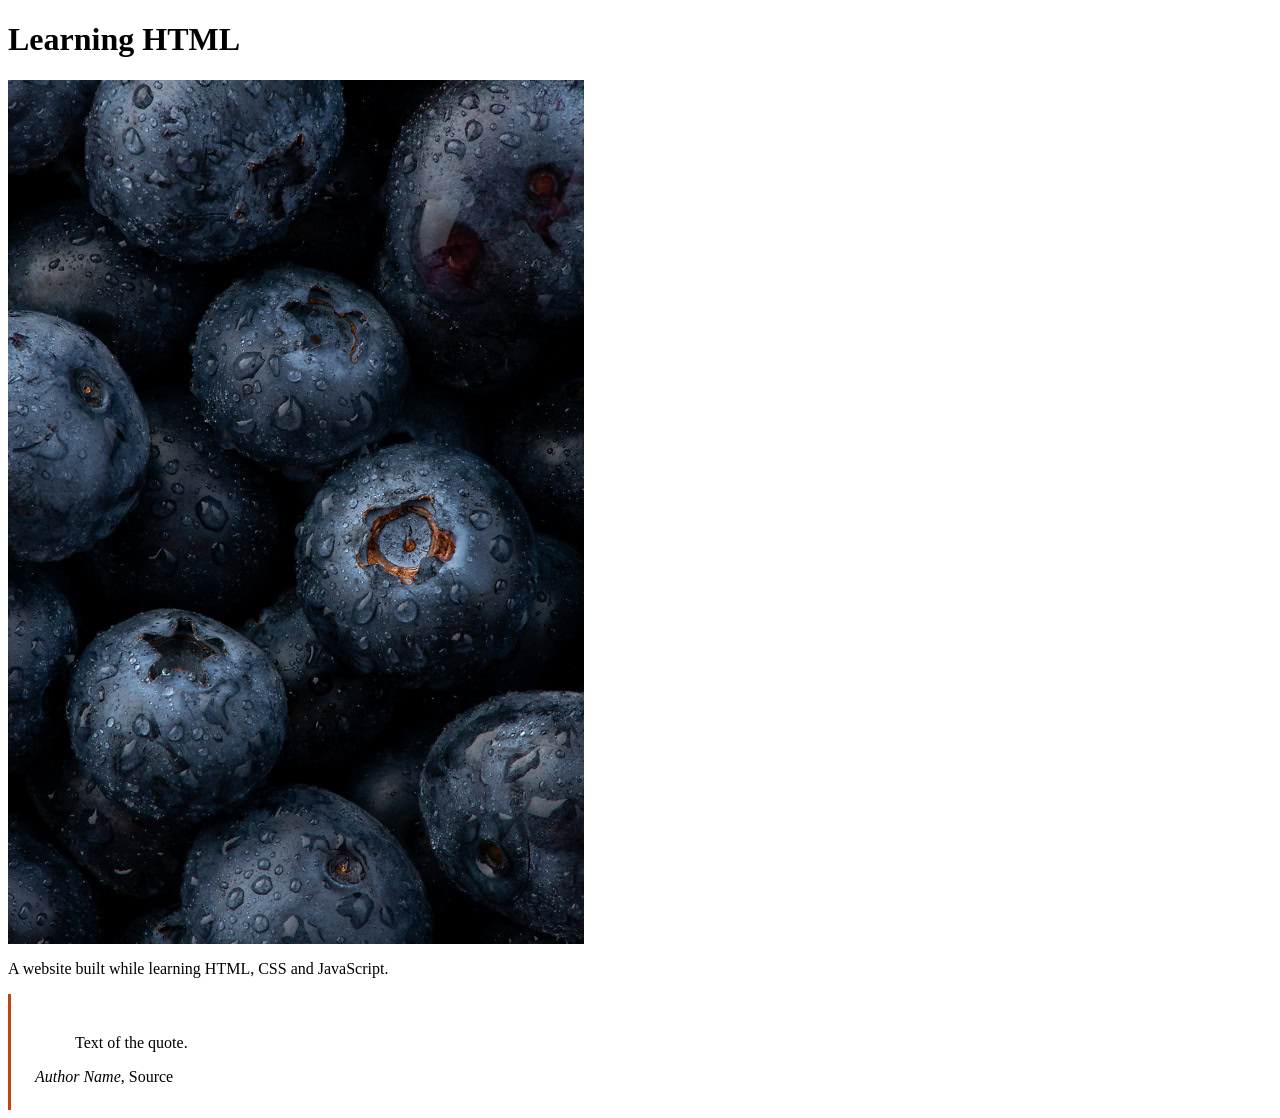
==== index.html @ 7a14024d "Make homepage image responsive" ====
<!doctype html>
<html lang="en">
<head>
  <meta charset="utf-8">
  <meta name="viewport" content="width=device-width, initial-scale=1">
  <title>Learning HTML</title>
  <link rel="stylesheet" href="style.css">
</head>
<body>
  <main>
    <h1>Learning HTML</h1>
    <img src="1234.jpg" alt="Learning HTML homepage hero image">
<p>A website built while learning HTML, CSS and JavaScript.</p>

    <article class="quote">
      <blockquote>
        <p>Text of the quote.</p>
      </blockquote>
      <footer>
        <cite>Author Name</cite>, <span class="source">Source</span>
      </footer>
    </article>
  </main>
</body>
</html>
---- style.css ----
.quote {
  max-width: 34rem;
  padding: 1.5rem;
  border-left: 3px solid #c2410c;
  background: #fff;
}

img {
  max-width: 100%;
  height: auto;
  display: block;
}
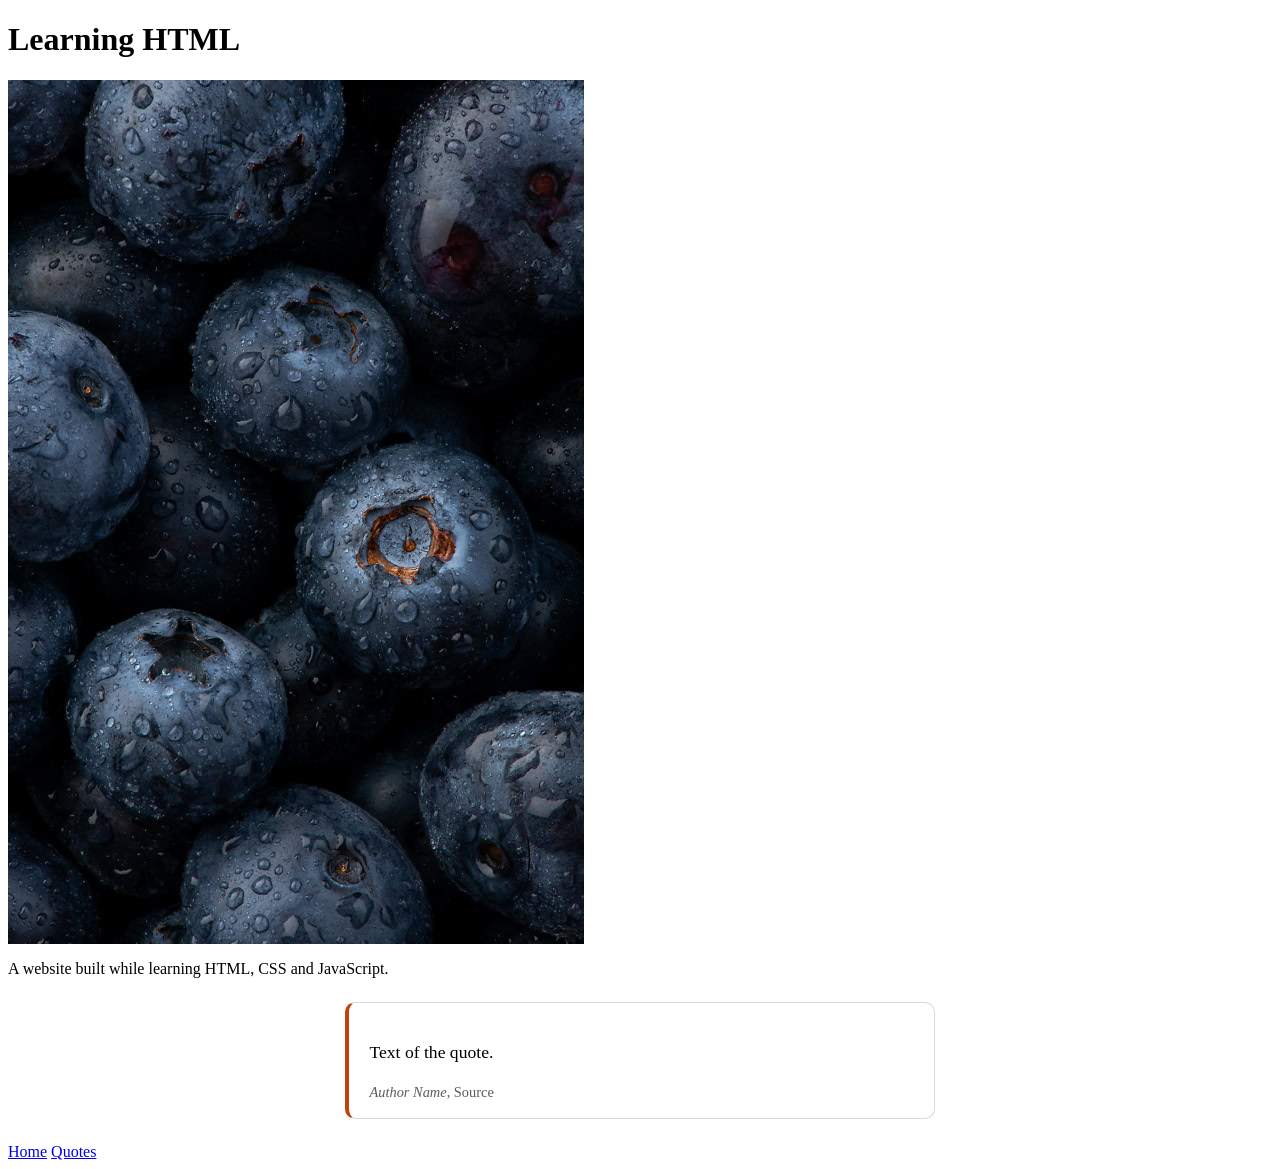
==== commit 26720c60: "Add and style quote collection" ====
--- a/index.html
+++ b/index.html
@@ -21,5 +21,11 @@
       </footer>
     </article>
   </main>
+
+  <nav>
+  <a href="index.html">Home</a>
+  <a href="quotes.html">Quotes</a>
+</nav>
+
 </body>
 </html>
--- a/style.css
+++ b/style.css
@@ -5,8 +5,31 @@
   background: #fff;
 }
 
+.quote {
+  max-width: 34rem;
+  margin: 1.5rem auto;
+  padding: 1.1rem 1.3rem;
+  background: #fff;
+  border: 1px solid #dcd8d0;
+  border-left: 4px solid #c2410c;
+  border-radius: 10px;
+}
+
+.quote blockquote {
+  margin: 0;
+  font-size: 1.1rem;
+  line-height: 1.6;
+}
+
+.quote footer {
+  margin-top: 0.75rem;
+  color: #5f5b55;
+  font-size: 0.9rem;
+}
+
 img {
   max-width: 100%;
   height: auto;
   display: block;
-}+}
+
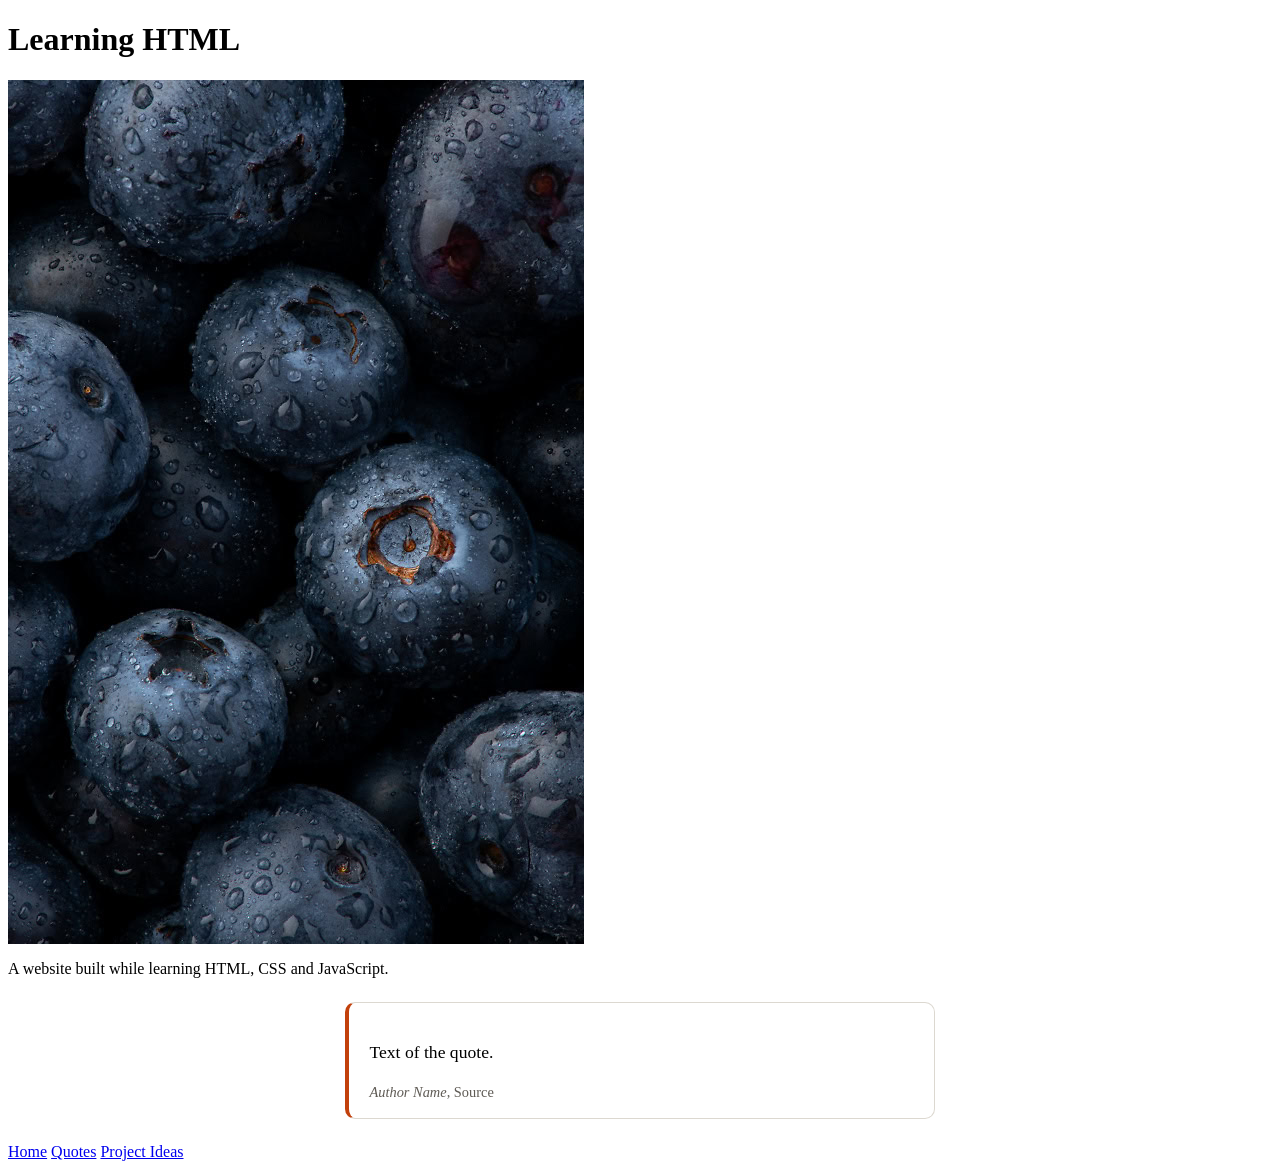
==== commit c8c571b2: "Add project ideas page and navigation" ====
--- a/index.html
+++ b/index.html
@@ -25,6 +25,7 @@
   <nav>
   <a href="index.html">Home</a>
   <a href="quotes.html">Quotes</a>
+  <a href="project.html">Project Ideas</a>
 </nav>
 
 </body>
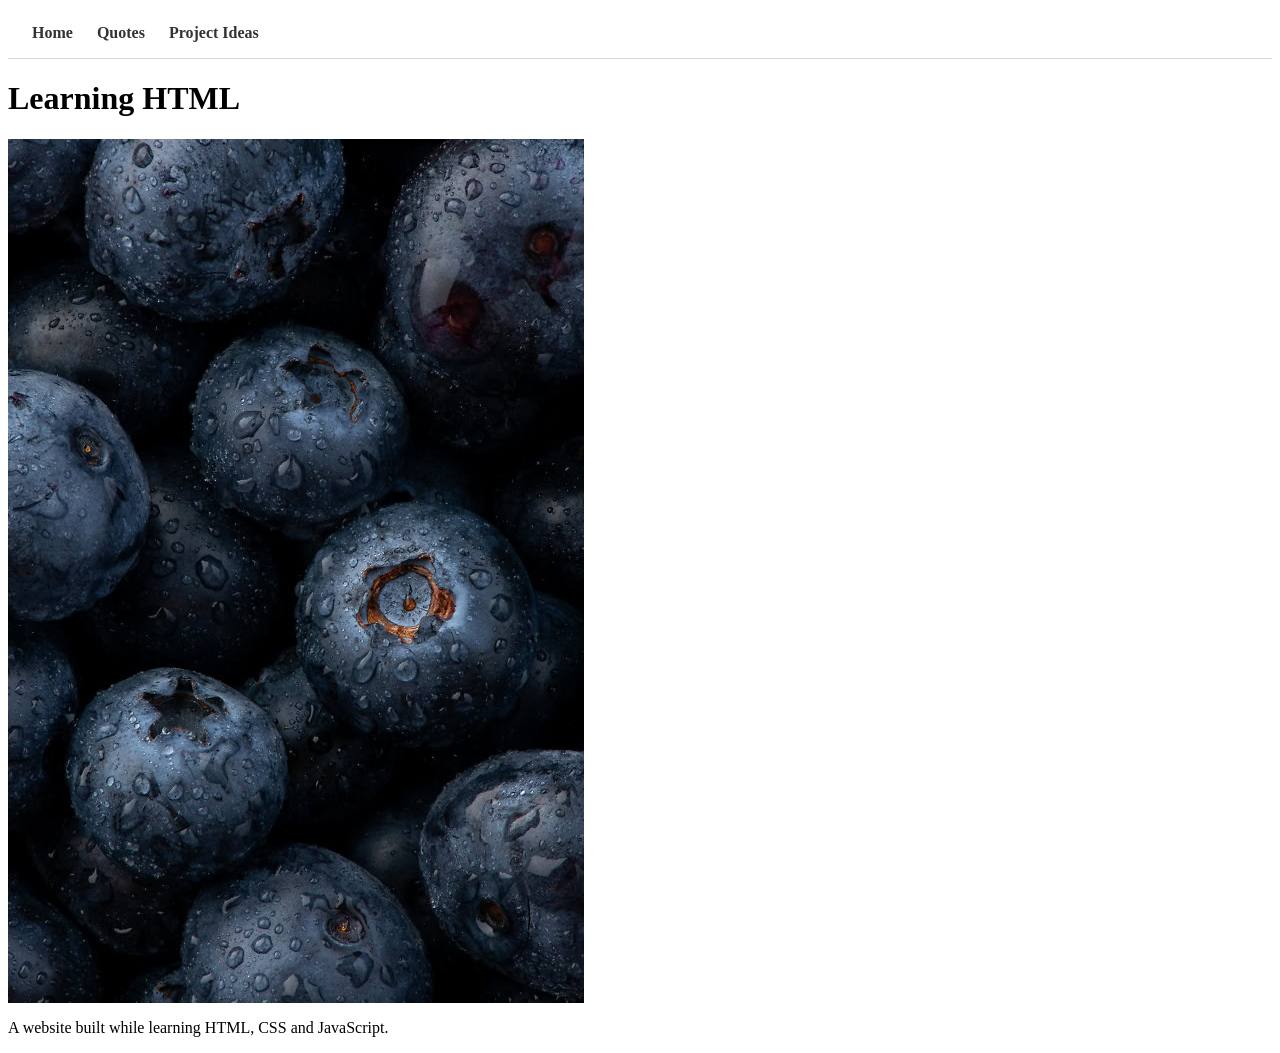
==== commit cf47917b: "Unify top navigation across pages" ====
--- a/index.html
+++ b/index.html
@@ -7,26 +7,18 @@
   <link rel="stylesheet" href="style.css">
 </head>
 <body>
+    <nav class="site-nav">
+  <a href="index.html">Home</a>
+  <a href="quotes.html">Quotes</a>
+  <a href="project.html">Project Ideas</a>
+</nav>
   <main>
     <h1>Learning HTML</h1>
     <img src="1234.jpg" alt="Learning HTML homepage hero image">
 <p>A website built while learning HTML, CSS and JavaScript.</p>
-
-    <article class="quote">
-      <blockquote>
-        <p>Text of the quote.</p>
-      </blockquote>
-      <footer>
-        <cite>Author Name</cite>, <span class="source">Source</span>
-      </footer>
-    </article>
   </main>
 
-  <nav>
-  <a href="index.html">Home</a>
-  <a href="quotes.html">Quotes</a>
-  <a href="project.html">Project Ideas</a>
-</nav>
+  
 
 </body>
 </html>
--- a/style.css
+++ b/style.css
@@ -1,10 +1,3 @@
-.quote {
-  max-width: 34rem;
-  padding: 1.5rem;
-  border-left: 3px solid #c2410c;
-  background: #fff;
-}
-
 .quote {
   max-width: 34rem;
   margin: 1.5rem auto;
@@ -27,9 +20,48 @@
   font-size: 0.9rem;
 }
 
+.quote-feature {
+  max-width: 34rem;
+  margin: 2rem auto;
+  padding: 1.5rem;
+  color: #fff;
+  background: #c2410c;
+  border-radius: 12px;
+}
+
+.quote-feature blockquote {
+  margin: 0.5rem 0;
+  font-size: 1.5rem;
+  line-height: 1.4;
+}
+
+.quote-feature #random-author {
+  text-align: right;
+}
+
 img {
   max-width: 100%;
   height: auto;
   display: block;
 }
 
+.site-nav {
+  position: sticky;
+  top: 0;
+  z-index: 10;
+  display: flex;
+  gap: 1.5rem;
+  padding: 1rem 1.5rem;
+  background: #fff;
+  border-bottom: 1px solid #dcd8d0;
+}
+
+.site-nav a {
+  color: #333;
+  text-decoration: none;
+  font-weight: bold;
+}
+
+.site-nav a:hover {
+  color: #c2410c;
+}
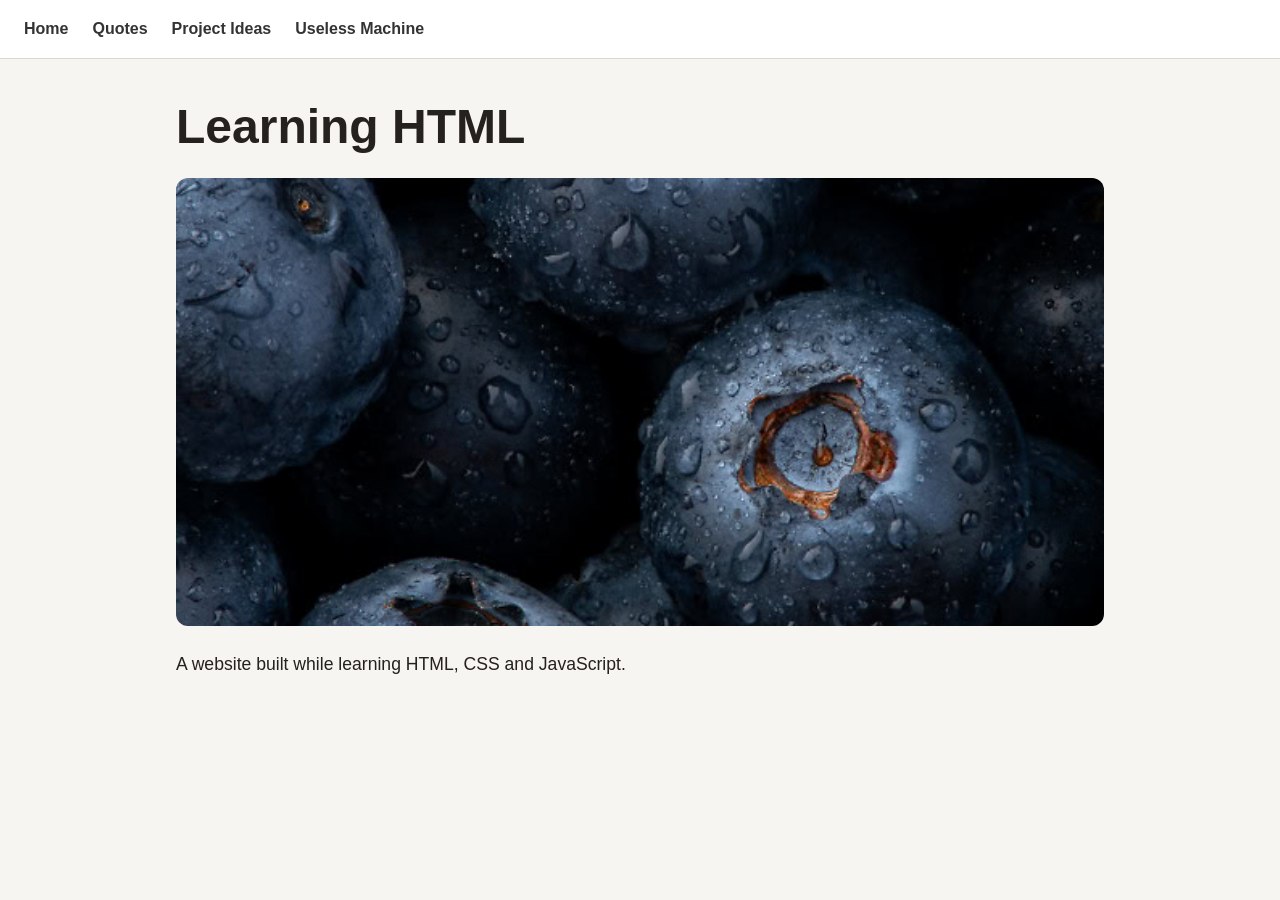
==== commit a416a0f3: "Add shared navigation and useless machine" ====
--- a/index.html
+++ b/index.html
@@ -7,11 +7,7 @@
   <link rel="stylesheet" href="style.css">
 </head>
 <body>
-    <nav class="site-nav">
-  <a href="index.html">Home</a>
-  <a href="quotes.html">Quotes</a>
-  <a href="project.html">Project Ideas</a>
-</nav>
+  <div id="site-nav"></div>
   <main>
     <h1>Learning HTML</h1>
     <img src="1234.jpg" alt="Learning HTML homepage hero image">
@@ -20,5 +16,6 @@
 
   
 
+  <script src="nav.js"></script>
 </body>
 </html>
--- a/style.css
+++ b/style.css
@@ -65,3 +65,93 @@
 .site-nav a:hover {
   color: #c2410c;
 }
+
+.machine {
+  max-width: 34rem;
+  margin: 2rem auto;
+  padding: 1.5rem;
+  background: #fff;
+  border: 1px solid #dcd8d0;
+  border-radius: 12px;
+  text-align: center;
+}
+
+.machine button {
+  padding: 0.8rem 1.2rem;
+  color: #fff;
+  background: #c2410c;
+  border: 0;
+  border-radius: 8px;
+  font: inherit;
+  cursor: pointer;
+}
+
+.machine button:disabled {
+  opacity: 0.65;
+  cursor: wait;
+}
+* {
+  box-sizing: border-box;
+}
+
+body {
+  margin: 0;
+  color: #24211e;
+  background: #f7f5f1;
+  font-family: Arial, Helvetica, sans-serif;
+  line-height: 1.6;
+}
+
+main {
+  width: min(100% - 2rem, 58rem);
+  margin: 2.5rem auto;
+}
+
+h1 {
+  margin-bottom: 0.75rem;
+  color: #24211e;
+  font-size: clamp(2rem, 5vw, 3rem);
+  line-height: 1.15;
+}
+
+main > p {
+  max-width: 42rem;
+  font-size: 1.1rem;
+}
+
+main > img {
+  width: 100%;
+  max-height: 28rem;
+  margin: 1.5rem 0;
+  object-fit: cover;
+  border-radius: 12px;
+}
+
+main ul {
+  padding: 1.5rem 1.5rem 1.5rem 3rem;
+  background: #fff;
+  border: 1px solid #dcd8d0;
+  border-radius: 10px;
+}
+
+main li + li {
+  margin-top: 0.6rem;
+}
+
+@media (max-width: 600px) {
+  .site-nav {
+    flex-wrap: wrap;
+    gap: 0.6rem 1rem;
+    padding: 0.8rem 1rem;
+  }
+
+  main {
+    margin-top: 1.5rem;
+  }
+
+  .quote-feature,
+  .quote,
+  .machine {
+    padding: 1rem;
+  }
+}
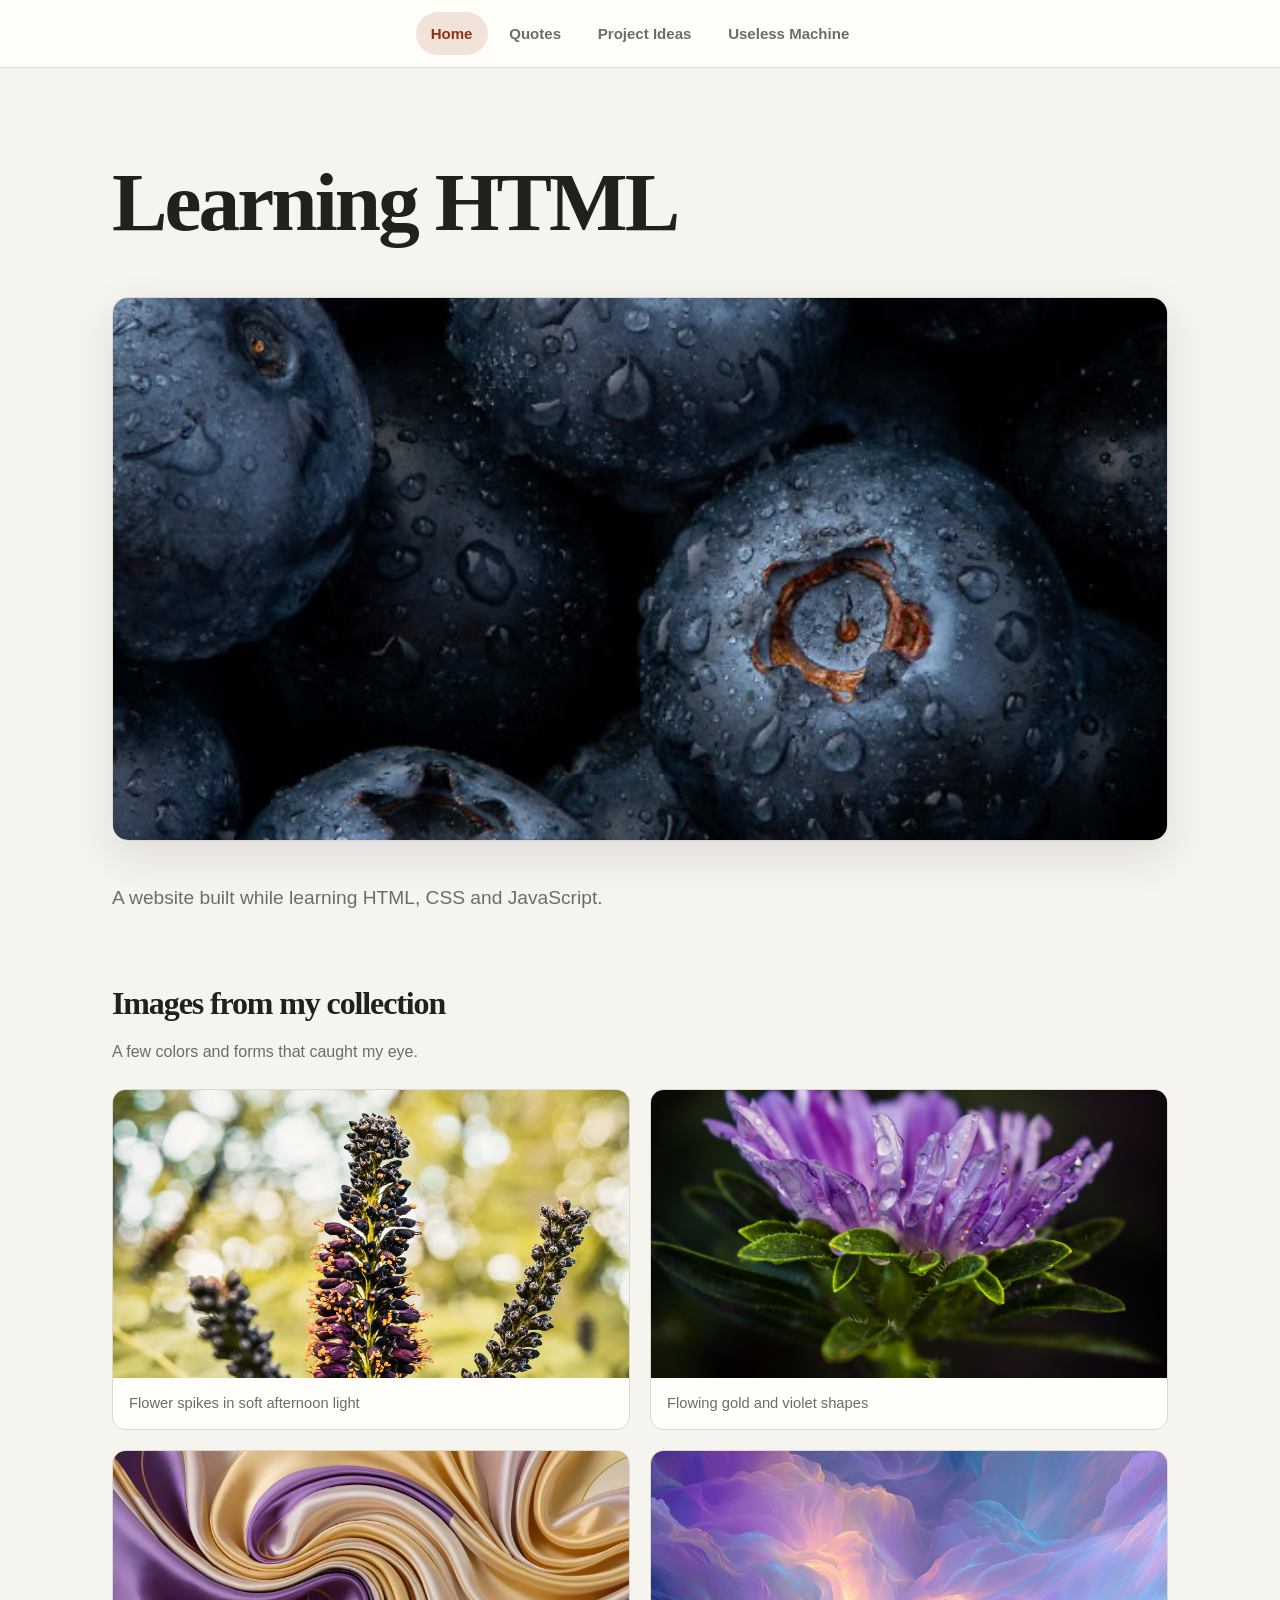
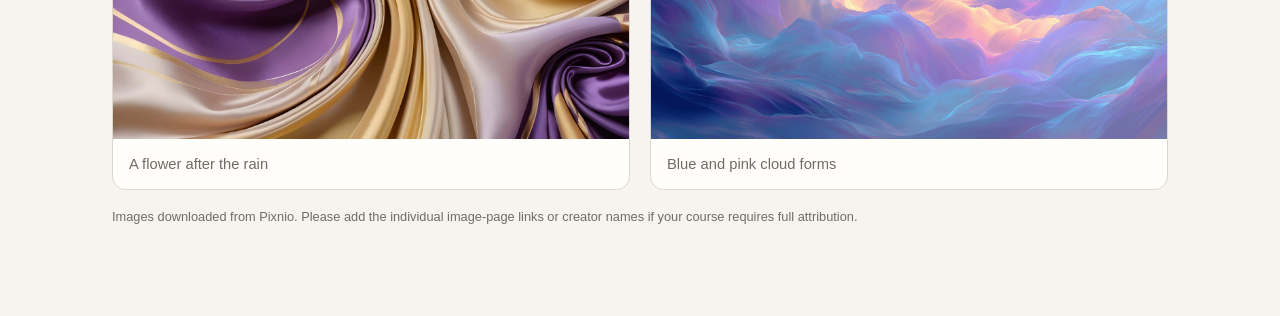
==== commit 332d2a26: "Add image gallery to homepage" ====
--- a/index.html
+++ b/index.html
@@ -12,6 +12,30 @@
     <h1>Learning HTML</h1>
     <img src="1234.jpg" alt="Learning HTML homepage hero image">
 <p>A website built while learning HTML, CSS and JavaScript.</p>
+
+    <section class="gallery" aria-labelledby="gallery-title">
+      <h2 id="gallery-title">Images from my collection</h2>
+      <p>A few colors and forms that caught my eye.</p>
+      <div class="gallery-grid">
+        <figure>
+          <img src="flower-stalks.jpg" alt="Tall purple flower spikes against a soft green background">
+          <figcaption>Flower spikes in soft afternoon light</figcaption>
+        </figure>
+        <figure>
+          <img src="gold-violet-abstract.jpg" alt="Flowing abstract shapes in gold, cream and violet">
+          <figcaption>Flowing gold and violet shapes</figcaption>
+        </figure>
+        <figure>
+          <img src="purple-flower.jpg" alt="A purple flower with raindrops against a dark green background">
+          <figcaption>A flower after the rain</figcaption>
+        </figure>
+        <figure>
+          <img src="pastel-clouds.png" alt="Soft blue and pink cloud-like forms">
+          <figcaption>Blue and pink cloud forms</figcaption>
+        </figure>
+      </div>
+      <p class="image-credit">Images downloaded from Pixnio. Please add the individual image-page links or creator names if your course requires full attribution.</p>
+    </section>
   </main>
 
   
--- a/style.css
+++ b/style.css
@@ -1,48 +1,27 @@
-.quote {
-  max-width: 34rem;
-  margin: 1.5rem auto;
-  padding: 1.1rem 1.3rem;
-  background: #fff;
-  border: 1px solid #dcd8d0;
-  border-left: 4px solid #c2410c;
-  border-radius: 10px;
-}
-
-.quote blockquote {
-  margin: 0;
-  font-size: 1.1rem;
-  line-height: 1.6;
-}
-
-.quote footer {
-  margin-top: 0.75rem;
-  color: #5f5b55;
-  font-size: 0.9rem;
-}
-
-.quote-feature {
-  max-width: 34rem;
-  margin: 2rem auto;
-  padding: 1.5rem;
-  color: #fff;
-  background: #c2410c;
-  border-radius: 12px;
-}
-
-.quote-feature blockquote {
-  margin: 0.5rem 0;
-  font-size: 1.5rem;
-  line-height: 1.4;
-}
-
-.quote-feature #random-author {
-  text-align: right;
-}
-
-img {
-  max-width: 100%;
-  height: auto;
-  display: block;
+:root {
+  color-scheme: light;
+  --ink: #20201d;
+  --muted: #6f6c66;
+  --paper: #f6f4ef;
+  --surface: #fffefa;
+  --line: #ddd8ce;
+  --accent: #bf4a1b;
+  --accent-dark: #8f3210;
+  --soft-accent: #f1e3d9;
+  --content-width: 66rem;
+}
+
+* { box-sizing: border-box; }
+
+html { scroll-behavior: smooth; }
+
+body {
+  margin: 0;
+  color: var(--ink);
+  background: var(--paper);
+  font-family: "Segoe UI", Arial, sans-serif;
+  font-size: 1rem;
+  line-height: 1.7;
 }
 
 .site-nav {
@@ -50,108 +29,259 @@
   top: 0;
   z-index: 10;
   display: flex;
-  gap: 1.5rem;
-  padding: 1rem 1.5rem;
-  background: #fff;
-  border-bottom: 1px solid #dcd8d0;
+  justify-content: center;
+  flex-wrap: wrap;
+  gap: 0.4rem;
+  padding: 0.75rem 1rem;
+  background: rgb(255 254 250 / 94%);
+  border-bottom: 1px solid var(--line);
+  backdrop-filter: blur(12px);
 }
 
 .site-nav a {
-  color: #333;
+  padding: 0.55rem 0.95rem;
+  color: var(--muted);
+  border-radius: 999px;
+  font-size: 0.94rem;
+  font-weight: 650;
   text-decoration: none;
-  font-weight: bold;
-}
-
-.site-nav a:hover {
-  color: #c2410c;
-}
-
-.machine {
-  max-width: 34rem;
-  margin: 2rem auto;
-  padding: 1.5rem;
-  background: #fff;
-  border: 1px solid #dcd8d0;
-  border-radius: 12px;
-  text-align: center;
-}
-
-.machine button {
-  padding: 0.8rem 1.2rem;
-  color: #fff;
-  background: #c2410c;
-  border: 0;
-  border-radius: 8px;
-  font: inherit;
-  cursor: pointer;
-}
-
-.machine button:disabled {
-  opacity: 0.65;
-  cursor: wait;
-}
-* {
-  box-sizing: border-box;
-}
-
-body {
-  margin: 0;
-  color: #24211e;
-  background: #f7f5f1;
-  font-family: Arial, Helvetica, sans-serif;
-  line-height: 1.6;
+  transition: color 160ms ease, background-color 160ms ease, transform 160ms ease;
+}
+
+.site-nav a:hover,
+.site-nav a[aria-current="page"] {
+  color: var(--accent-dark);
+  background: var(--soft-accent);
+}
+
+.site-nav a:hover { transform: translateY(-1px); }
+
+a:focus-visible,
+button:focus-visible {
+  outline: 3px solid #e4a17f;
+  outline-offset: 3px;
 }
 
 main {
-  width: min(100% - 2rem, 58rem);
-  margin: 2.5rem auto;
+  width: min(100% - 2.5rem, var(--content-width));
+  margin: clamp(2.5rem, 7vw, 5.5rem) auto;
+}
+
+h1, h2 {
+  color: var(--ink);
+  font-family: Georgia, "Times New Roman", serif;
+  font-weight: 600;
+  letter-spacing: -0.035em;
+  line-height: 1.12;
 }
 
 h1 {
-  margin-bottom: 0.75rem;
-  color: #24211e;
-  font-size: clamp(2rem, 5vw, 3rem);
-  line-height: 1.15;
+  max-width: 16ch;
+  margin: 0 0 1rem;
+  font-size: clamp(2.6rem, 7vw, 5.2rem);
+}
+
+h2 {
+  margin: 0 0 0.75rem;
+  font-size: clamp(1.5rem, 3vw, 2rem);
 }
 
 main > p {
-  max-width: 42rem;
-  font-size: 1.1rem;
+  max-width: 45rem;
+  margin: 0 0 1.5rem;
+  color: var(--muted);
+  font-size: clamp(1.05rem, 2vw, 1.2rem);
 }
 
 main > img {
   width: 100%;
-  max-height: 28rem;
-  margin: 1.5rem 0;
+  max-height: 34rem;
+  margin: 2rem 0;
   object-fit: cover;
-  border-radius: 12px;
+  border: 1px solid var(--line);
+  border-radius: 1rem;
+  box-shadow: 0 1rem 2.8rem rgb(44 34 25 / 10%);
+}
+
+.quote {
+  max-width: 46rem;
+  margin: 1.1rem auto;
+  padding: 1.35rem 1.6rem;
+  background: var(--surface);
+  border: 1px solid var(--line);
+  border-left: 4px solid var(--accent);
+  border-radius: 0.35rem 0.9rem 0.9rem 0.35rem;
+  box-shadow: 0 0.4rem 1.2rem rgb(44 34 25 / 4%);
+  transition: transform 180ms ease, box-shadow 180ms ease;
+}
+
+.quote:hover {
+  transform: translateY(-2px);
+  box-shadow: 0 0.8rem 1.8rem rgb(44 34 25 / 8%);
+}
+
+.quote blockquote { margin: 0; }
+.quote blockquote p {
+  margin: 0;
+  font-family: Georgia, "Times New Roman", serif;
+  font-size: clamp(1.1rem, 2.2vw, 1.35rem);
+  line-height: 1.5;
+}
+
+.quote footer {
+  margin-top: 0.8rem;
+  color: var(--muted);
+  font-size: 0.92rem;
+}
+
+.quote cite { color: var(--ink); font-weight: 700; }
+
+.quote-feature {
+  max-width: 52rem;
+  margin: 2.5rem auto 3.5rem;
+  padding: clamp(1.5rem, 5vw, 3.2rem);
+  color: #fffaf4;
+  background: var(--accent-dark);
+  border-radius: 1rem;
+  box-shadow: 0 1.2rem 2.8rem rgb(91 40 19 / 16%);
+}
+
+.quote-feature .eyebrow {
+  margin: 0 0 0.8rem;
+  color: #f4c4a9;
+  font-size: 0.82rem;
+  font-weight: 750;
+  letter-spacing: 0.12em;
+  text-transform: uppercase;
+}
+
+.quote-feature blockquote {
+  margin: 0.5rem 0 1rem;
+  font-family: Georgia, "Times New Roman", serif;
+  font-size: clamp(1.6rem, 4vw, 2.5rem);
+  line-height: 1.3;
+}
+
+.quote-feature #random-author {
+  margin: 0;
+  color: #f4c4a9;
+  font-size: 1rem;
+  text-align: right;
 }
 
 main ul {
-  padding: 1.5rem 1.5rem 1.5rem 3rem;
-  background: #fff;
-  border: 1px solid #dcd8d0;
-  border-radius: 10px;
-}
-
-main li + li {
-  margin-top: 0.6rem;
-}
+  max-width: 48rem;
+  margin: 2rem 0;
+  padding: 0;
+  list-style: none;
+  border-top: 1px solid var(--line);
+}
+
+main li {
+  padding: 1rem 0 1rem 2.5rem;
+  border-bottom: 1px solid var(--line);
+  position: relative;
+}
+
+main li::before {
+  content: "→";
+  position: absolute;
+  left: 0.2rem;
+  color: var(--accent);
+  font-weight: 800;
+}
+
+.machine {
+  max-width: 42rem;
+  margin: 2.5rem auto;
+  padding: clamp(1.5rem, 5vw, 3rem);
+  background: var(--surface);
+  border: 1px solid var(--line);
+  border-radius: 1rem;
+  box-shadow: 0 1rem 2.5rem rgb(44 34 25 / 7%);
+  text-align: center;
+}
+
+.machine button {
+  min-width: 10rem;
+  padding: 0.85rem 1.35rem;
+  color: white;
+  background: var(--accent);
+  border: 0;
+  border-radius: 999px;
+  font: inherit;
+  font-weight: 750;
+  cursor: pointer;
+  transition: background-color 160ms ease, transform 160ms ease;
+}
+
+.machine button:hover:not(:disabled) {
+  background: var(--accent-dark);
+  transform: translateY(-2px);
+}
+
+.machine button:disabled { opacity: 0.72; cursor: wait; }
+.machine #machine-message { margin: 1rem 0 0; color: var(--muted); }
 
 @media (max-width: 600px) {
-  .site-nav {
-    flex-wrap: wrap;
-    gap: 0.6rem 1rem;
-    padding: 0.8rem 1rem;
-  }
-
-  main {
-    margin-top: 1.5rem;
-  }
-
-  .quote-feature,
-  .quote,
-  .machine {
-    padding: 1rem;
-  }
+  .site-nav { gap: 0.15rem; padding: 0.5rem; }
+  .site-nav a { padding: 0.45rem 0.7rem; font-size: 0.88rem; }
+  main { width: min(100% - 1.5rem, var(--content-width)); margin: 2rem auto; }
+  h1 { font-size: clamp(2.3rem, 12vw, 3.6rem); }
+  .quote, .quote-feature, .machine { padding: 1.15rem; }
+  main > img { max-height: 22rem; border-radius: 0.7rem; }
+}
+
+@media (prefers-reduced-motion: reduce) {
+  *, *::before, *::after { scroll-behavior: auto !important; transition-duration: 0.01ms !important; }
+}
+.gallery {
+  margin-top: 4.5rem;
+}
+
+.gallery > p {
+  color: var(--muted);
+}
+
+.gallery-grid {
+  display: grid;
+  grid-template-columns: repeat(2, minmax(0, 1fr));
+  gap: 1.25rem;
+  margin-top: 1.5rem;
+}
+
+.gallery figure {
+  margin: 0;
+  overflow: hidden;
+  background: var(--surface);
+  border: 1px solid var(--line);
+  border-radius: 0.85rem;
+}
+
+.gallery figure img {
+  display: block;
+  width: 100%;
+  height: 18rem;
+  object-fit: cover;
+  transition: transform 240ms ease;
+}
+
+.gallery figure:hover img {
+  transform: scale(1.025);
+}
+
+.gallery figcaption {
+  padding: 0.8rem 1rem;
+  color: var(--muted);
+  font-size: 0.92rem;
+}
+
+.image-credit {
+  margin-top: 1rem;
+  font-size: 0.8rem;
+}
+
+@media (max-width: 600px) {
+  .gallery-grid { grid-template-columns: 1fr; }
+  .gallery figure img { height: 16rem; }
 }
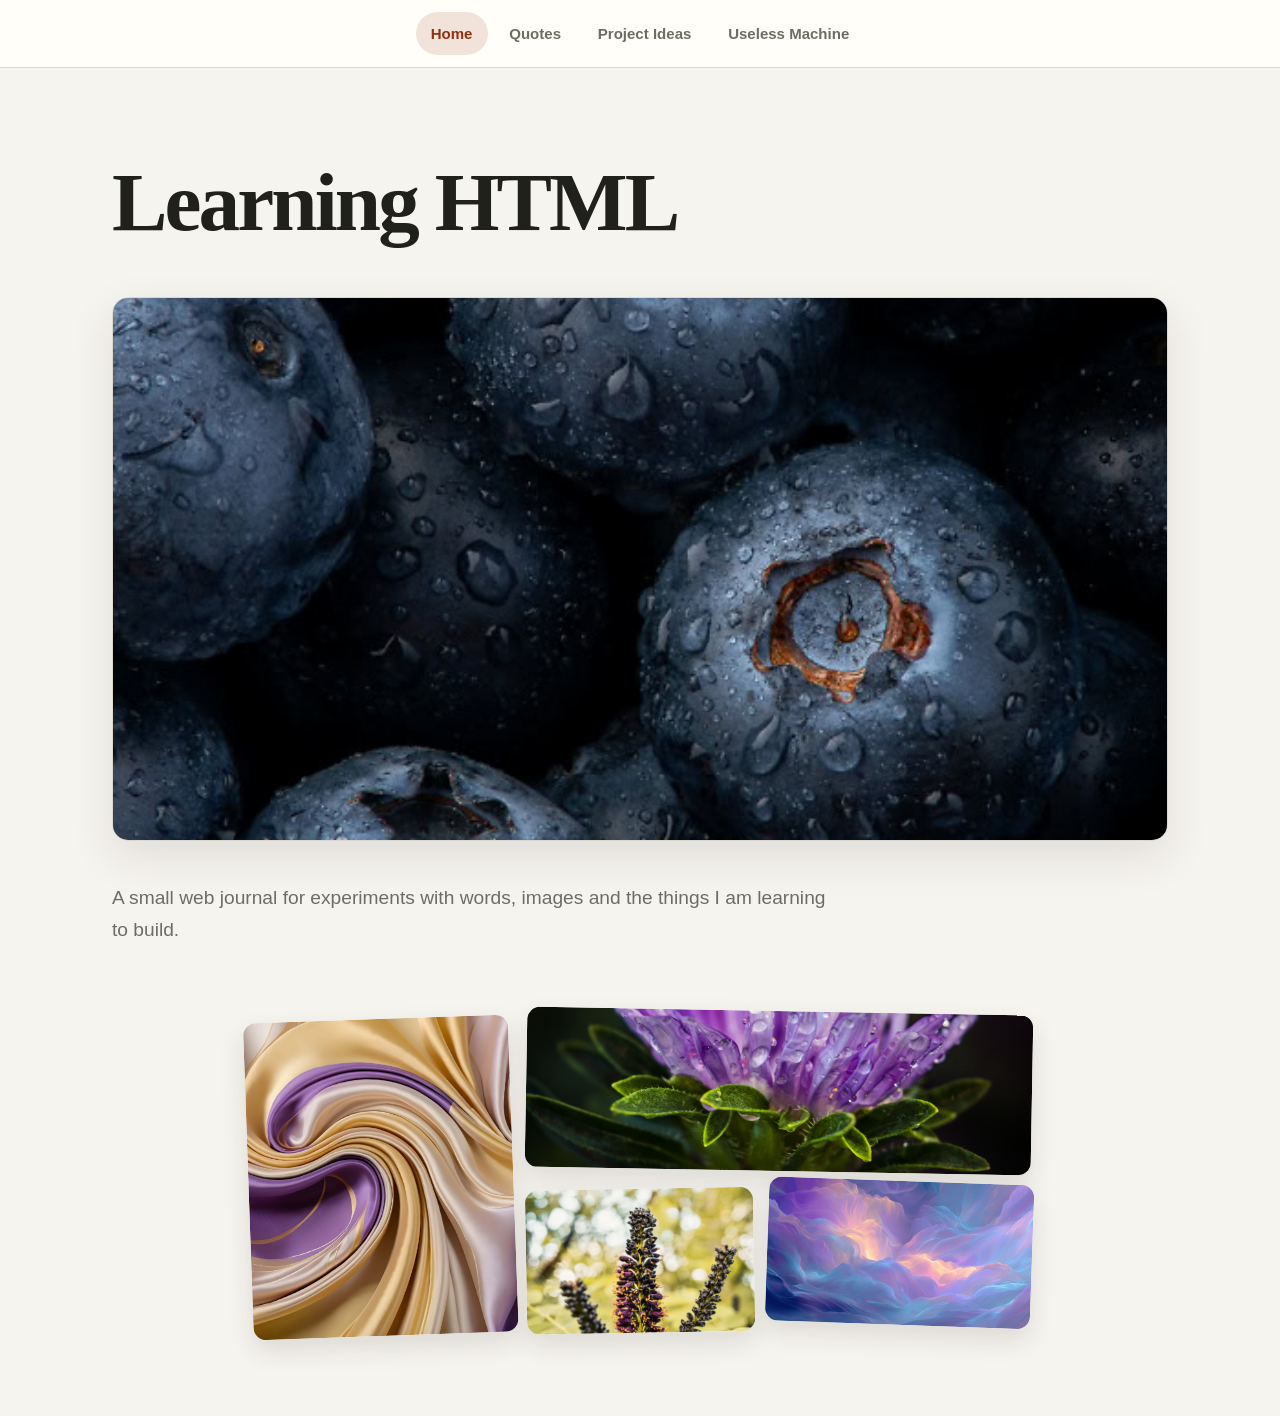
==== commit 0843b8c3: "Finish class site gallery and switch game" ====
--- a/index.html
+++ b/index.html
@@ -11,31 +11,14 @@
   <main>
     <h1>Learning HTML</h1>
     <img src="1234.jpg" alt="Learning HTML homepage hero image">
-<p>A website built while learning HTML, CSS and JavaScript.</p>
+<p>A small web journal for experiments with words, images and the things I am learning to build.</p>
 
-    <section class="gallery" aria-labelledby="gallery-title">
-      <h2 id="gallery-title">Images from my collection</h2>
-      <p>A few colors and forms that caught my eye.</p>
-      <div class="gallery-grid">
-        <figure>
-          <img src="flower-stalks.jpg" alt="Tall purple flower spikes against a soft green background">
-          <figcaption>Flower spikes in soft afternoon light</figcaption>
-        </figure>
-        <figure>
-          <img src="gold-violet-abstract.jpg" alt="Flowing abstract shapes in gold, cream and violet">
-          <figcaption>Flowing gold and violet shapes</figcaption>
-        </figure>
-        <figure>
-          <img src="purple-flower.jpg" alt="A purple flower with raindrops against a dark green background">
-          <figcaption>A flower after the rain</figcaption>
-        </figure>
-        <figure>
-          <img src="pastel-clouds.png" alt="Soft blue and pink cloud-like forms">
-          <figcaption>Blue and pink cloud forms</figcaption>
-        </figure>
-      </div>
-      <p class="image-credit">Images downloaded from Pixnio. Please add the individual image-page links or creator names if your course requires full attribution.</p>
-    </section>
+    <div class="image-sprinkles" aria-label="Decorative images">
+      <img class="sprinkle-flower" src="purple-flower.jpg" alt="A purple flower with raindrops">
+      <img class="sprinkle-abstract" src="gold-violet-abstract.jpg" alt="Abstract flowing gold and violet shapes">
+      <img class="sprinkle-stalks" src="flower-stalks.jpg" alt="Purple flower spikes in a garden">
+      <img class="sprinkle-clouds" src="pastel-clouds.png" alt="Soft blue and pink cloudlike forms">
+    </div>
   </main>
 
   
--- a/style.css
+++ b/style.css
@@ -235,53 +235,58 @@
 @media (prefers-reduced-motion: reduce) {
   *, *::before, *::after { scroll-behavior: auto !important; transition-duration: 0.01ms !important; }
 }
-.gallery {
-  margin-top: 4.5rem;
-}
-
-.gallery > p {
-  color: var(--muted);
-}
-
-.gallery-grid {
+
+.image-sprinkles {
   display: grid;
-  grid-template-columns: repeat(2, minmax(0, 1fr));
-  gap: 1.25rem;
-  margin-top: 1.5rem;
-}
-
-.gallery figure {
-  margin: 0;
-  overflow: hidden;
-  background: var(--surface);
-  border: 1px solid var(--line);
-  border-radius: 0.85rem;
-}
-
-.gallery figure img {
+  grid-template-columns: 1.05fr 0.9fr 1.05fr;
+  grid-template-rows: 10rem 9rem;
+  gap: 0.8rem;
+  width: min(100%, 49rem);
+  margin: 4rem auto 1rem;
+  align-items: stretch;
+}
+
+.image-sprinkles img {
   display: block;
   width: 100%;
-  height: 18rem;
+  height: 100%;
+  min-height: 0;
   object-fit: cover;
-  transition: transform 240ms ease;
-}
-
-.gallery figure:hover img {
-  transform: scale(1.025);
-}
-
-.gallery figcaption {
-  padding: 0.8rem 1rem;
-  color: var(--muted);
-  font-size: 0.92rem;
-}
-
-.image-credit {
-  margin-top: 1rem;
-  font-size: 0.8rem;
+  border: 0;
+  border-radius: 0.8rem;
+  box-shadow: 0 0.7rem 1.6rem rgb(44 34 25 / 12%);
+}
+
+.sprinkle-flower {
+  grid-column: 1;
+  grid-row: 1 / 3;
+  transform: rotate(-2deg) translateY(0.5rem);
+}
+
+.sprinkle-abstract {
+  grid-column: 2 / 4;
+  grid-row: 1;
+  transform: rotate(1deg);
+}
+
+.sprinkle-stalks {
+  grid-column: 2;
+  grid-row: 2;
+  transform: rotate(-1deg) translateY(0.3rem);
+}
+
+.sprinkle-clouds {
+  grid-column: 3;
+  grid-row: 2;
+  transform: rotate(2deg) translateY(-0.2rem);
 }
 
 @media (max-width: 600px) {
-  .gallery-grid { grid-template-columns: 1fr; }
-  .gallery figure img { height: 16rem; }
-}+  .image-sprinkles {
+    grid-template-rows: 8rem 7rem;
+    gap: 0.55rem;
+    margin-top: 2.5rem;
+  }
+}
+.game-score { font-size: 1.3rem; font-weight: 750; color: var(--accent-dark); }
+#time-left { font-variant-numeric: tabular-nums; }
